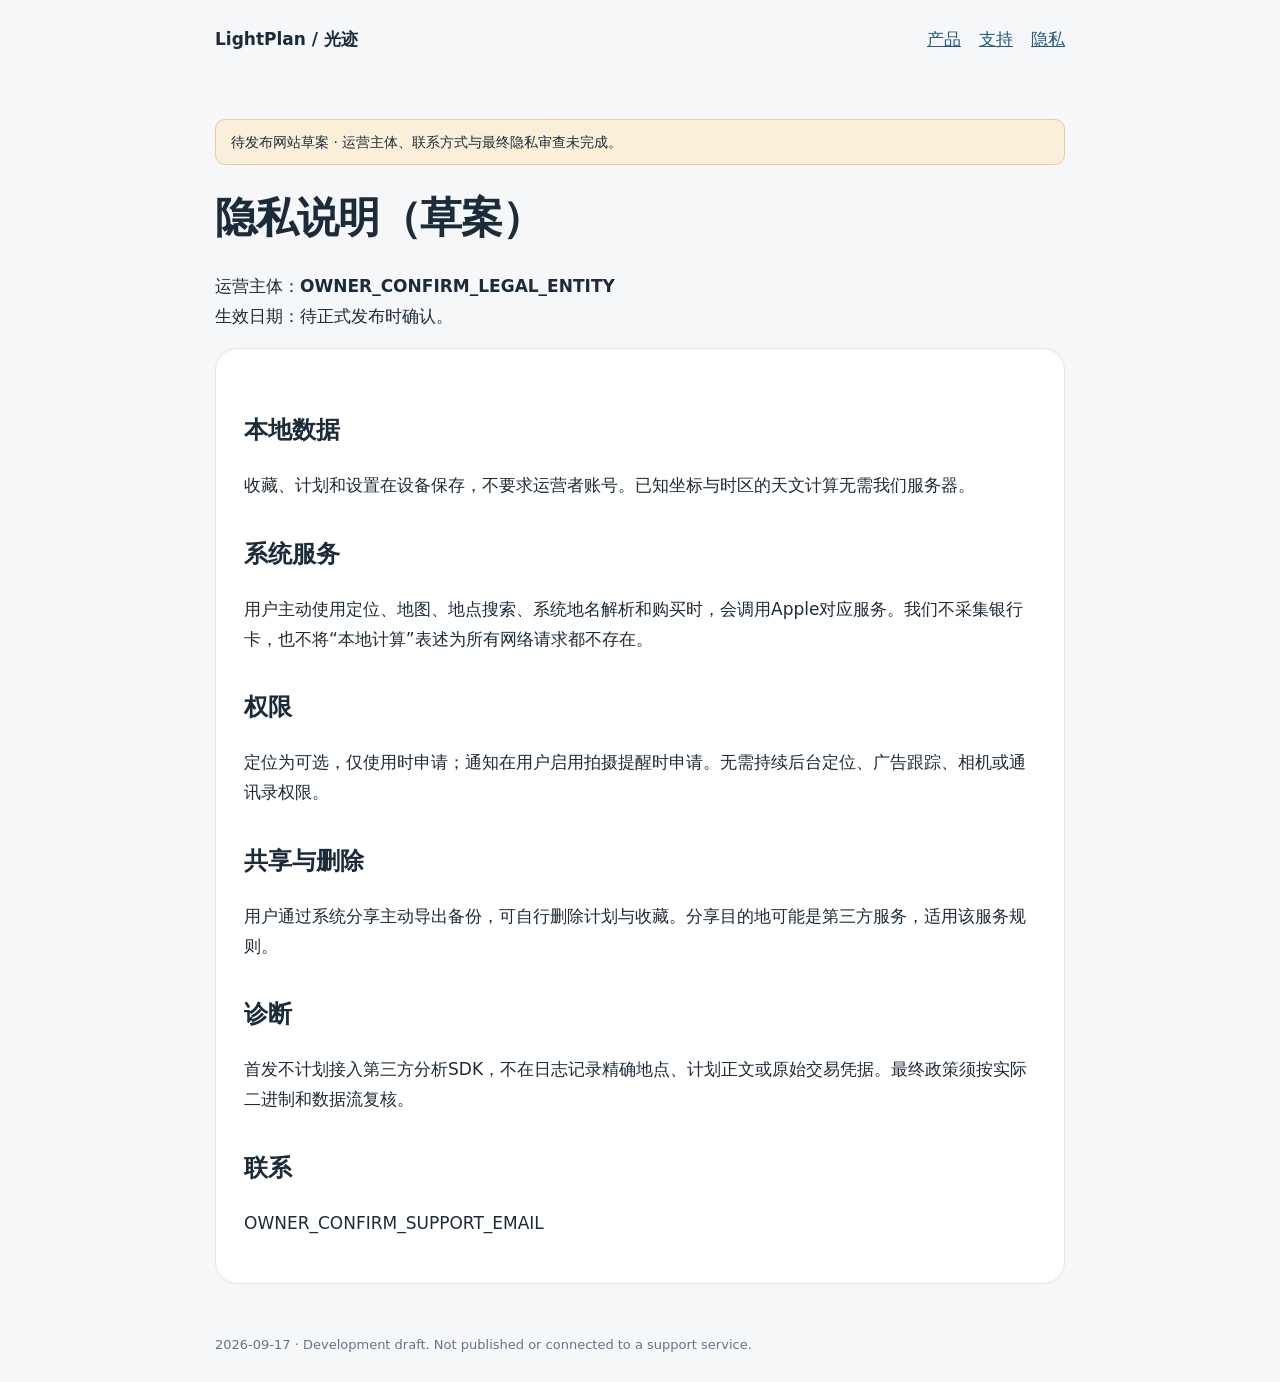
==== site/privacy.html @ 5316cd46 "Initial commit" ====
<!doctype html><html lang="zh-Hans"><head><meta charset="utf-8"><meta name="viewport" content="width=device-width,initial-scale=1"><title>隐私政策草案 · LightPlan</title><link rel="stylesheet" href="style.css"></head><body><header><strong>LightPlan / 光迹</strong><nav><a href="index.html">产品</a><a href="support.html">支持</a><a href="privacy.html">隐私</a></nav></header><main><p class="draft">待发布网站草案 · 运营主体、联系方式与最终隐私审查未完成。</p><h1>隐私说明（草案）</h1><p>运营主体：<strong>OWNER_CONFIRM_LEGAL_ENTITY</strong><br>生效日期：待正式发布时确认。</p><div class="card"><h2>本地数据</h2><p>收藏、计划和设置在设备保存，不要求运营者账号。已知坐标与时区的天文计算无需我们服务器。</p><h2>系统服务</h2><p>用户主动使用定位、地图、地点搜索、系统地名解析和购买时，会调用Apple对应服务。我们不采集银行卡，也不将“本地计算”表述为所有网络请求都不存在。</p><h2>权限</h2><p>定位为可选，仅使用时申请；通知在用户启用拍摄提醒时申请。无需持续后台定位、广告跟踪、相机或通讯录权限。</p><h2>共享与删除</h2><p>用户通过系统分享主动导出备份，可自行删除计划与收藏。分享目的地可能是第三方服务，适用该服务规则。</p><h2>诊断</h2><p>首发不计划接入第三方分析SDK，不在日志记录精确地点、计划正文或原始交易凭据。最终政策须按实际二进制和数据流复核。</p><h2>联系</h2><p>OWNER_CONFIRM_SUPPORT_EMAIL</p></div></main><footer>2026-09-17 · Development draft. Not published or connected to a support service.</footer></body></html>
---- site/style.css ----
:root{font:17px/1.75 system-ui,-apple-system,sans-serif;color:#1c2b39;background:#f6f7f9}body{margin:0}main,header,footer{max-width:850px;margin:auto;padding:25px}header{display:flex;justify-content:space-between;gap:20px;flex-wrap:wrap}a{color:#245d83}nav{display:flex;gap:18px}h1{font-size:42px;line-height:1.2;letter-spacing:-1px}h2{font-size:24px;margin-top:32px}.card{background:#fff;border:1px solid #dfe5e9;padding:28px;border-radius:22px}.draft{padding:10px 15px;background:#faefd9;border:1px solid #e6cca0;border-radius:10px;font-size:14px}footer{font-size:13px;color:#657383}code{overflow-wrap:anywhere}@media(max-width:600px){main,header,footer{padding:20px}h1{font-size:32px}.card{padding:22px}}
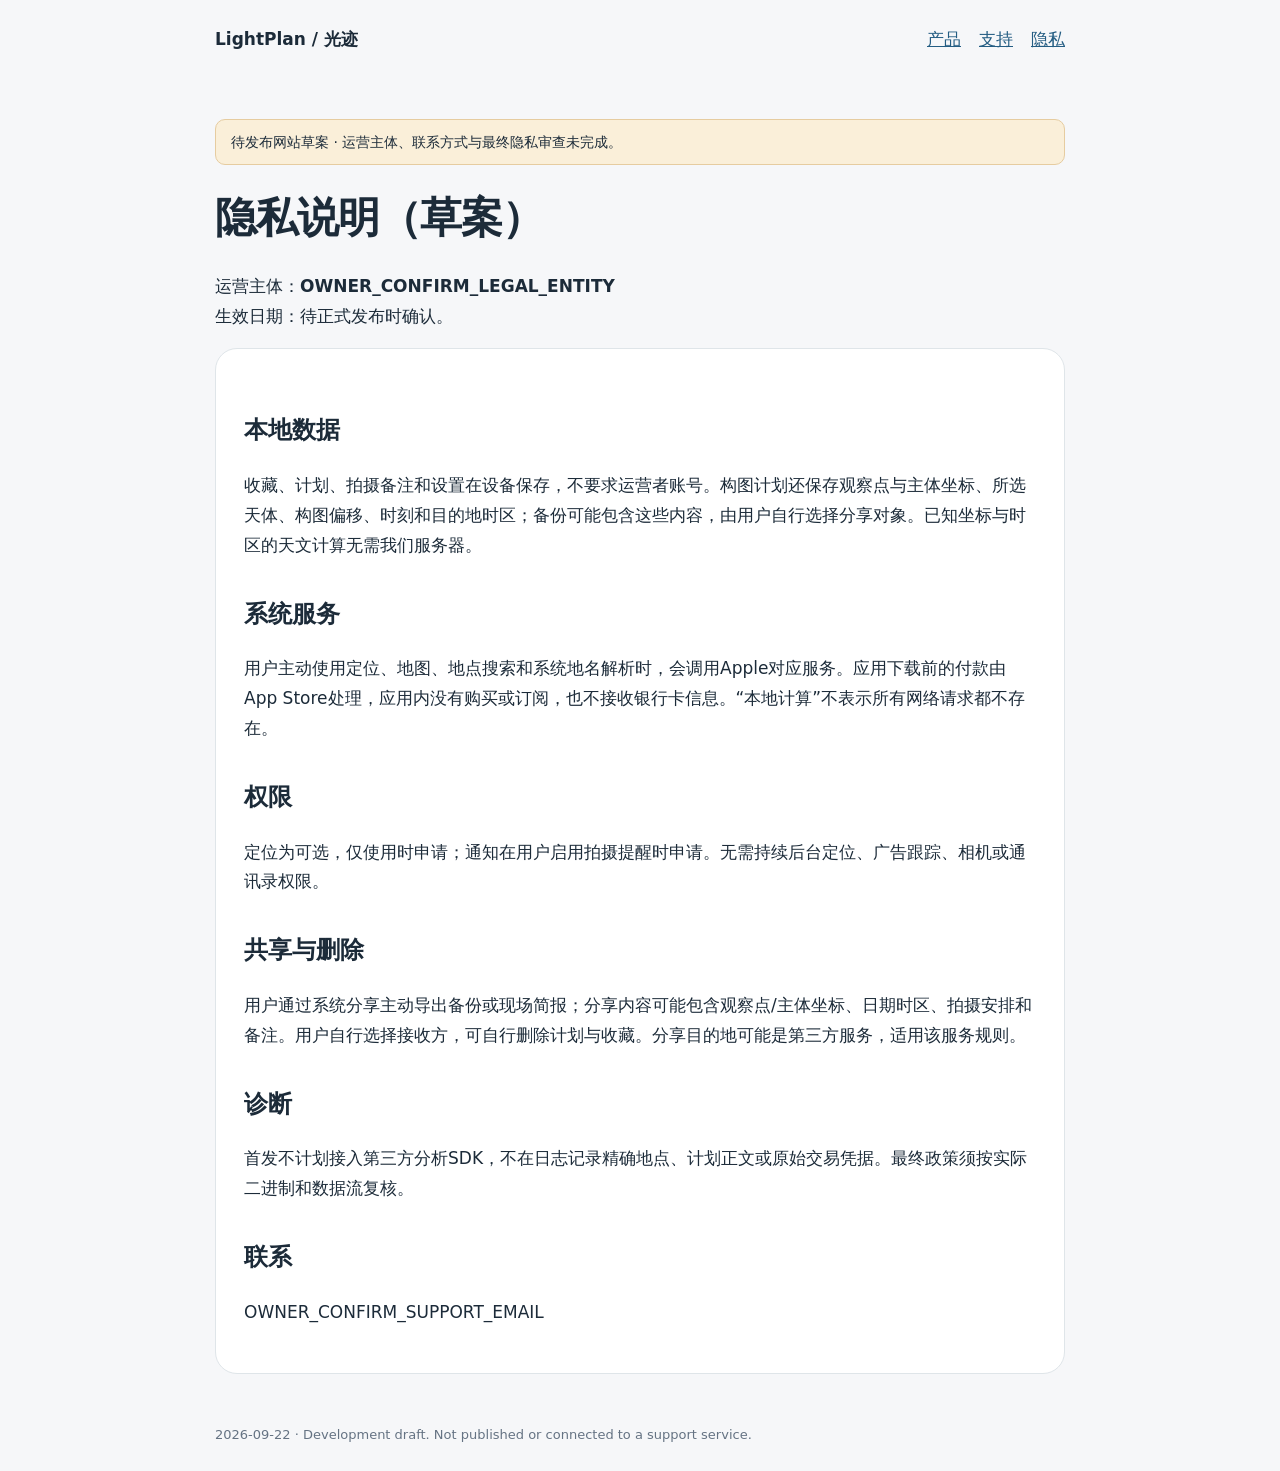
==== commit 24255679: "feat: complete paid photo planning and native map" ====
--- a/site/privacy.html
+++ b/site/privacy.html
@@ -1 +1 @@
-<!doctype html><html lang="zh-Hans"><head><meta charset="utf-8"><meta name="viewport" content="width=device-width,initial-scale=1"><title>隐私政策草案 · LightPlan</title><link rel="stylesheet" href="style.css"></head><body><header><strong>LightPlan / 光迹</strong><nav><a href="index.html">产品</a><a href="support.html">支持</a><a href="privacy.html">隐私</a></nav></header><main><p class="draft">待发布网站草案 · 运营主体、联系方式与最终隐私审查未完成。</p><h1>隐私说明（草案）</h1><p>运营主体：<strong>OWNER_CONFIRM_LEGAL_ENTITY</strong><br>生效日期：待正式发布时确认。</p><div class="card"><h2>本地数据</h2><p>收藏、计划和设置在设备保存，不要求运营者账号。已知坐标与时区的天文计算无需我们服务器。</p><h2>系统服务</h2><p>用户主动使用定位、地图、地点搜索、系统地名解析和购买时，会调用Apple对应服务。我们不采集银行卡，也不将“本地计算”表述为所有网络请求都不存在。</p><h2>权限</h2><p>定位为可选，仅使用时申请；通知在用户启用拍摄提醒时申请。无需持续后台定位、广告跟踪、相机或通讯录权限。</p><h2>共享与删除</h2><p>用户通过系统分享主动导出备份，可自行删除计划与收藏。分享目的地可能是第三方服务，适用该服务规则。</p><h2>诊断</h2><p>首发不计划接入第三方分析SDK，不在日志记录精确地点、计划正文或原始交易凭据。最终政策须按实际二进制和数据流复核。</p><h2>联系</h2><p>OWNER_CONFIRM_SUPPORT_EMAIL</p></div></main><footer>2026-09-17 · Development draft. Not published or connected to a support service.</footer></body></html>
+<!doctype html><html lang="zh-Hans"><head><meta charset="utf-8"><meta name="viewport" content="width=device-width,initial-scale=1"><title>隐私政策草案 · LightPlan</title><link rel="stylesheet" href="style.css"></head><body><header><strong>LightPlan / 光迹</strong><nav><a href="index.html">产品</a><a href="support.html">支持</a><a href="privacy.html">隐私</a></nav></header><main><p class="draft">待发布网站草案 · 运营主体、联系方式与最终隐私审查未完成。</p><h1>隐私说明（草案）</h1><p>运营主体：<strong>OWNER_CONFIRM_LEGAL_ENTITY</strong><br>生效日期：待正式发布时确认。</p><div class="card"><h2>本地数据</h2><p>收藏、计划、拍摄备注和设置在设备保存，不要求运营者账号。构图计划还保存观察点与主体坐标、所选天体、构图偏移、时刻和目的地时区；备份可能包含这些内容，由用户自行选择分享对象。已知坐标与时区的天文计算无需我们服务器。</p><h2>系统服务</h2><p>用户主动使用定位、地图、地点搜索和系统地名解析时，会调用Apple对应服务。应用下载前的付款由App Store处理，应用内没有购买或订阅，也不接收银行卡信息。“本地计算”不表示所有网络请求都不存在。</p><h2>权限</h2><p>定位为可选，仅使用时申请；通知在用户启用拍摄提醒时申请。无需持续后台定位、广告跟踪、相机或通讯录权限。</p><h2>共享与删除</h2><p>用户通过系统分享主动导出备份或现场简报；分享内容可能包含观察点/主体坐标、日期时区、拍摄安排和备注。用户自行选择接收方，可自行删除计划与收藏。分享目的地可能是第三方服务，适用该服务规则。</p><h2>诊断</h2><p>首发不计划接入第三方分析SDK，不在日志记录精确地点、计划正文或原始交易凭据。最终政策须按实际二进制和数据流复核。</p><h2>联系</h2><p>OWNER_CONFIRM_SUPPORT_EMAIL</p></div></main><footer>2026-09-22 · Development draft. Not published or connected to a support service.</footer></body></html>
